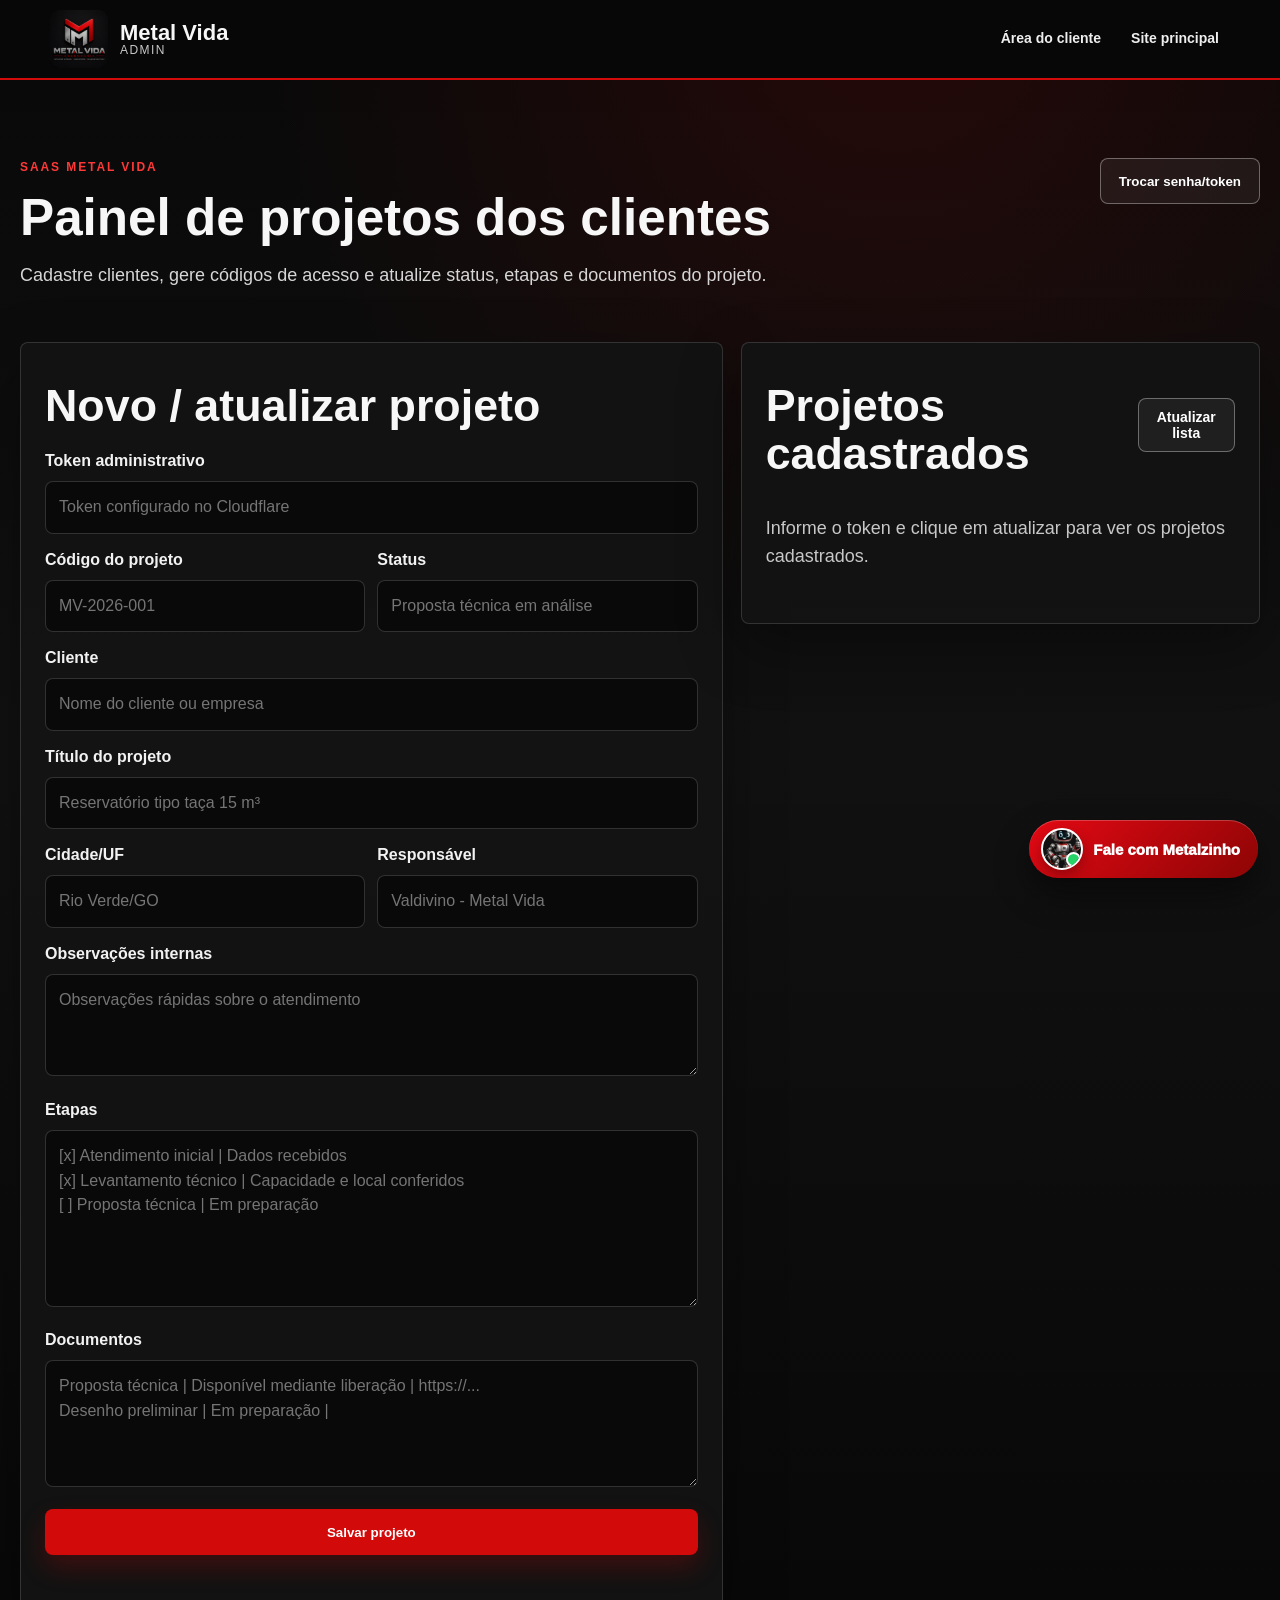
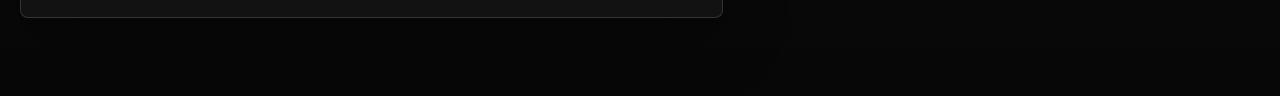
==== admin/index.html @ 07a153a6 "Adiciona SaaS de projetos com D1" ====
<!doctype html>
<html lang="pt-BR">
<head>
  <meta charset="utf-8" />
  <meta name="viewport" content="width=device-width, initial-scale=1" />
  <title>Admin | Portal Metal Vida</title>
  <meta name="robots" content="noindex, nofollow" />
  <meta name="theme-color" content="#080808" />
  <link rel="icon" href="../assets/favicon.svg" type="image/svg+xml" />
  <link rel="stylesheet" href="../assets/styles.css?v=20260714-saas-1" />
</head>
<body class="client-page admin-page">
  <header class="topbar">
    <a class="brand" href="../" aria-label="Metal Vida Engenharia">
      <img class="brand-logo" src="../assets/logo-metalvida.png" alt="Metal Vida Engenharia" />
      <span class="brand-text"><strong>Metal Vida</strong><small>Admin</small></span>
    </a>
    <nav class="nav" aria-label="Menu administrativo">
      <a href="../clientes/">Área do cliente</a>
      <a href="../">Site principal</a>
    </nav>
  </header>

  <main>
    <section class="section admin-shell">
      <div class="admin-head">
        <div>
          <p class="eyebrow">SaaS Metal Vida</p>
          <h1>Painel de projetos dos clientes</h1>
          <p class="section-intro">Cadastre clientes, gere códigos de acesso e atualize status, etapas e documentos do projeto.</p>
        </div>
        <button class="btn ghost" id="clearAdminToken" type="button">Trocar senha/token</button>
      </div>

      <div class="admin-grid">
        <form class="admin-form client-login-card" id="adminProjectForm">
          <h2>Novo / atualizar projeto</h2>
          <label>Token administrativo
            <input name="admin_token" id="adminToken" type="password" autocomplete="current-password" placeholder="Token configurado no Cloudflare" required />
          </label>
          <div class="admin-two">
            <label>Código do projeto
              <input name="access_code" required placeholder="MV-2026-001" />
            </label>
            <label>Status
              <input name="status" placeholder="Proposta técnica em análise" />
            </label>
          </div>
          <label>Cliente
            <input name="client_name" required placeholder="Nome do cliente ou empresa" />
          </label>
          <label>Título do projeto
            <input name="project_title" required placeholder="Reservatório tipo taça 15 m³" />
          </label>
          <div class="admin-two">
            <label>Cidade/UF
              <input name="city" placeholder="Rio Verde/GO" />
            </label>
            <label>Responsável
              <input name="owner" placeholder="Valdivino - Metal Vida" />
            </label>
          </div>
          <label>Observações internas
            <textarea name="notes" rows="3" placeholder="Observações rápidas sobre o atendimento"></textarea>
          </label>
          <label>Etapas
            <textarea name="steps_text" rows="6" placeholder="[x] Atendimento inicial | Dados recebidos&#10;[x] Levantamento técnico | Capacidade e local conferidos&#10;[ ] Proposta técnica | Em preparação"></textarea>
          </label>
          <label>Documentos
            <textarea name="documents_text" rows="4" placeholder="Proposta técnica | Disponível mediante liberação | https://...&#10;Desenho preliminar | Em preparação |"></textarea>
          </label>
          <button class="btn primary full" type="submit">Salvar projeto</button>
          <p class="admin-message" id="adminMessage"></p>
        </form>

        <section class="client-login-card admin-list">
          <div class="admin-list-head">
            <h2>Projetos cadastrados</h2>
            <button class="btn ghost small" id="loadProjects" type="button">Atualizar lista</button>
          </div>
          <div id="projectsList" class="projects-list">
            <p class="section-intro">Informe o token e clique em atualizar para ver os projetos cadastrados.</p>
          </div>
        </section>
      </div>
    </section>
  </main>

  <script src="../assets/script.js?v=20260714-saas-1"></script>
</body>
</html>
---- assets/styles.css ----
﻿:root {
  --black: #070707;
  --surface: #111111;
  --panel: #171717;
  --panel-strong: #202020;
  --red: #d20a0a;
  --red-dark: #9d0606;
  --steel: #9aa3ad;
  --gold: #c79a42;
  --text: #f7f7f7;
  --muted: #c8c8c8;
  --soft: #e8e8e8;
  --line: rgba(255, 255, 255, .14);
  --max: 1180px;
}

* {
  box-sizing: border-box;
}

html {
  scroll-behavior: smooth;
}

body {
  margin: 0;
  font-family: Arial, Helvetica, sans-serif;
  background: var(--black);
  color: var(--text);
  line-height: 1.55;
}

a {
  color: inherit;
}

.topbar {
  position: sticky;
  top: 0;
  z-index: 20;
  min-height: 76px;
  padding: 10px max(18px, calc((100vw - var(--max)) / 2));
  background: rgba(8, 8, 8, .96);
  border-bottom: 2px solid var(--red);
  display: flex;
  align-items: center;
  justify-content: space-between;
  gap: 22px;
}

.brand {
  min-width: 245px;
  display: flex;
  align-items: center;
  gap: 12px;
  text-decoration: none;
}

.brand-logo {
  width: 58px;
  height: 58px;
  object-fit: contain;
  background: #000;
  border-radius: 8px;
}

.brand-text {
  display: flex;
  flex-direction: column;
  line-height: 1.05;
}

.brand-text strong {
  font-size: 22px;
}

.brand-text small {
  color: var(--muted);
  font-size: 12px;
  text-transform: uppercase;
  letter-spacing: .12em;
}

.nav {
  display: flex;
  align-items: center;
  justify-content: flex-end;
  flex-wrap: wrap;
  gap: 8px;
}

.nav a {
  text-decoration: none;
  color: #eeeeee;
  font-weight: 800;
  font-size: 14px;
  padding: 10px 11px;
  border-radius: 8px;
  white-space: nowrap;
}

.nav a:hover,
.nav-store,
.nav-mail {
  background: rgba(210, 10, 10, .18);
  color: #ffffff;
}

.nav-mail {
  border: 1px solid rgba(255, 255, 255, .2);
}

.menu-btn {
  display: none;
  background: transparent;
  border: 1px solid var(--line);
  color: #ffffff;
  border-radius: 8px;
  padding: 8px 11px;
  font-size: 22px;
}

.hero {
  position: relative;
  min-height: 640px;
  display: grid;
  grid-template-columns: minmax(0, 1fr) 410px;
  gap: 42px;
  align-items: center;
  padding: 72px max(20px, calc((100vw - var(--max)) / 2)) 54px;
  overflow: hidden;
}

.hero-bg {
  position: absolute;
  inset: 0;
  z-index: -1;
  background:
    radial-gradient(circle at 74% 20%, rgba(210, 10, 10, .18), transparent 34%),
    linear-gradient(90deg, rgba(0, 0, 0, .93), rgba(0, 0, 0, .78) 48%, rgba(0, 0, 0, .52)),
    url("catalogo/reservatorios-hero.webp") center / cover no-repeat;
}

.hero-content {
  max-width: 740px;
}

.eyebrow {
  color: #ff3838;
  text-transform: uppercase;
  font-weight: 900;
  font-size: 12px;
  letter-spacing: .16em;
  margin: 0 0 14px;
}

.hero h1 {
  font-size: clamp(38px, 4.5vw, 62px);
  line-height: 1.04;
  margin: 0 0 20px;
  letter-spacing: 0;
}

.lead {
  font-size: 20px;
  color: var(--soft);
  max-width: 680px;
  margin: 0 0 28px;
}

.actions {
  display: flex;
  gap: 12px;
  flex-wrap: wrap;
}

.actions.center {
  justify-content: center;
}

.hero-proof {
  display: flex;
  flex-wrap: wrap;
  gap: 10px;
  margin-top: 24px;
}

.hero-proof span {
  border: 1px solid rgba(255, 255, 255, .18);
  background: rgba(255, 255, 255, .07);
  border-radius: 8px;
  padding: 9px 12px;
  color: #f1f1f1;
  font-weight: 800;
}

.btn {
  display: inline-flex;
  align-items: center;
  justify-content: center;
  min-height: 46px;
  gap: 8px;
  border-radius: 8px;
  padding: 13px 18px;
  text-decoration: none;
  font-weight: 900;
  border: 1px solid transparent;
  cursor: pointer;
}

.btn.primary {
  background: var(--red);
  color: #ffffff;
  box-shadow: 0 12px 26px rgba(210, 10, 10, .24);
}

.btn.primary:hover {
  background: var(--red-dark);
}

.btn.secondary {
  background: #ffffff;
  color: #111111;
}

.btn.ghost {
  border-color: rgba(255, 255, 255, .34);
  color: #ffffff;
  background: rgba(255, 255, 255, .06);
}

.btn.small {
  min-height: 42px;
  padding: 10px 12px;
  font-size: 14px;
}

.btn.full {
  width: 100%;
}

.hero-card,
.cards article,
.product-card,
.contact-card,
.form {
  background: var(--panel);
  border: 1px solid var(--line);
  border-radius: 8px;
}

.hero-card {
  padding: 24px;
  box-shadow: 0 22px 54px rgba(0, 0, 0, .38);
}

.hero-card img {
  width: 150px;
  height: 150px;
  object-fit: contain;
  display: block;
  margin: 0 0 16px;
  background: radial-gradient(circle at center, rgba(255, 255, 255, .08), rgba(0, 0, 0, .16));
  border-radius: 8px;
}

.hero-card span,
.tag {
  display: inline-block;
  background: rgba(210, 10, 10, .16);
  color: #ff4a4a;
  border: 1px solid rgba(210, 10, 10, .42);
  border-radius: 8px;
  padding: 6px 9px;
  font-weight: 900;
  font-size: 12px;
  text-transform: uppercase;
}

.hero-card h2 {
  font-size: 30px;
  line-height: 1.1;
  margin: 14px 0 18px;
  letter-spacing: 0;
}

.mini-shop {
  display: grid;
  gap: 10px;
  margin: 0 0 18px;
}

.mini-shop a {
  display: flex;
  justify-content: space-between;
  gap: 14px;
  padding: 12px;
  border: 1px solid var(--line);
  border-radius: 8px;
  background: #0c0c0c;
  text-decoration: none;
}

.mini-shop strong {
  font-size: 15px;
}

.mini-shop small {
  color: var(--muted);
  text-align: right;
}

.trust-bar {
  max-width: var(--max);
  margin: 0 auto;
  background: #f3f3f3;
  color: #111111;
  display: grid;
  grid-template-columns: repeat(4, 1fr);
  overflow: hidden;
}

.trust-bar article {
  padding: 24px;
  border-right: 1px solid #d8d8d8;
}

.trust-bar article:last-child {
  border-right: 0;
}

.trust-bar strong {
  display: block;
  color: var(--red);
  font-size: 28px;
}

.trust-bar span {
  font-weight: 900;
}

.section {
  max-width: var(--max);
  margin: auto;
  padding: 78px 20px;
}

.section h2 {
  font-size: clamp(30px, 3.5vw, 48px);
  line-height: 1.08;
  margin: 0 0 18px;
  letter-spacing: 0;
}

.section-intro {
  color: #d6d6d6;
  max-width: 820px;
  font-size: 18px;
  margin-bottom: 28px;
}

.two-col {
  display: grid;
  grid-template-columns: .9fr 1.1fr;
  gap: 48px;
}

.two-col p {
  color: #dddddd;
  font-size: 18px;
}

.seal-row {
  display: flex;
  gap: 10px;
  flex-wrap: wrap;
  margin-top: 22px;
}

.seal-row span {
  border: 1px solid var(--line);
  background: #151515;
  border-radius: 8px;
  padding: 9px 12px;
  color: #eeeeee;
  font-weight: 800;
}

.dark {
  max-width: none;
  background: #101010;
  padding-left: max(20px, calc((100vw - var(--max)) / 2));
  padding-right: max(20px, calc((100vw - var(--max)) / 2));
}

.grid,
.shop-grid,
.portfolio,
.contact-grid {
  display: grid;
  gap: 16px;
}

.grid {
  grid-template-columns: repeat(3, 1fr);
}

.shop-grid {
  grid-template-columns: repeat(4, 1fr);
}

.portfolio,
.contact-grid {
  grid-template-columns: repeat(3, 1fr);
}

.cards article,
.product-card,
.contact-card {
  padding: 22px;
}

.cards h3,
.product-card h3,
.portfolio-card h3 {
  margin: 0 0 10px;
  font-size: 22px;
  letter-spacing: 0;
}

.cards p,
.product-card p,
.portfolio-card p {
  color: #cfcfcf;
  margin: 0;
}

.shop {
  background: #0d0d0d;
}

.feature-grid,
.service-grid,
.segment-grid,
.process {
  display: grid;
  gap: 16px;
}

.feature-grid {
  grid-template-columns: repeat(3, 1fr);
  margin-top: 28px;
}

.feature-grid article,
.service-card,
.process li,
.form-note {
  border: 1px solid var(--line);
  background:
    linear-gradient(180deg, rgba(255, 255, 255, .055), rgba(255, 255, 255, .018)),
    var(--panel);
  border-radius: 8px;
}

.feature-grid article {
  padding: 24px;
  min-height: 170px;
}

.feature-grid strong {
  display: block;
  color: #ffffff;
  font-size: 20px;
  line-height: 1.18;
  margin-bottom: 10px;
}

.feature-grid p {
  color: #d7d7d7;
  margin: 0;
}

.service-grid {
  grid-template-columns: repeat(3, 1fr);
  align-items: stretch;
}

.service-card {
  position: relative;
  display: flex;
  flex-direction: column;
  min-height: 520px;
  padding: 24px;
  overflow: hidden;
}

.service-card::before {
  content: "";
  position: absolute;
  inset: 0 0 auto;
  height: 3px;
  background: linear-gradient(90deg, var(--red), var(--gold));
}

.service-card.wide {
  grid-column: span 3;
  min-height: 230px;
}

.product-media {
  height: 245px;
  margin: -24px -24px 22px;
  background-color: #202020;
  background-position: center;
  background-size: cover;
  border-bottom: 1px solid rgba(255, 255, 255, .14);
}

.media-taca {
  background-image: linear-gradient(180deg, rgba(0, 0, 0, .05), rgba(0, 0, 0, .35)), url("catalogo/reservatorio-taca.webp");
}

.media-tubular {
  background-image: linear-gradient(180deg, rgba(0, 0, 0, .05), rgba(0, 0, 0, .35)), url("catalogo/reservatorio-tubular.webp");
}

.media-combustivel {
  background-image: linear-gradient(180deg, rgba(0, 0, 0, .05), rgba(0, 0, 0, .35)), url("catalogo/tanque-combustivel.webp");
}

.service-number {
  width: 42px;
  height: 42px;
  display: grid;
  place-items: center;
  border-radius: 8px;
  background: rgba(210, 10, 10, .18);
  color: #ffffff;
  border: 1px solid rgba(210, 10, 10, .45);
  font-weight: 1000;
  margin-bottom: 18px;
}

.service-card h3 {
  margin: 0 0 10px;
  font-size: 24px;
}

.service-card p {
  color: #dddddd;
  margin: 0 0 14px;
}

.service-card small {
  display: block;
  color: #bfc5cc;
  line-height: 1.45;
  margin-bottom: 18px;
}

.service-card .btn {
  margin-top: auto;
}

.split-band {
  display: grid;
  grid-template-columns: .9fr 1.1fr;
  gap: 42px;
  align-items: center;
  border-top: 1px solid var(--line);
  border-bottom: 1px solid var(--line);
}

.segment-grid {
  grid-template-columns: repeat(2, 1fr);
}

.segment-grid span {
  padding: 18px;
  border: 1px solid rgba(255, 255, 255, .15);
  border-radius: 8px;
  background: #121212;
  color: #f2f2f2;
  font-weight: 900;
}

.process {
  grid-template-columns: repeat(6, 1fr);
  padding: 0;
  margin: 28px 0 0;
  list-style: none;
  counter-reset: process;
}

.process li {
  position: relative;
  padding: 22px;
  min-height: 205px;
}

.process li::before {
  counter-increment: process;
  content: "0" counter(process);
  display: block;
  color: var(--gold);
  font-size: 28px;
  font-weight: 1000;
  margin-bottom: 24px;
}

.process strong {
  display: block;
  margin-bottom: 8px;
  color: #ffffff;
}

.process span {
  color: #d4d4d4;
}

.product-card {
  display: flex;
  flex-direction: column;
  min-height: 250px;
}

.product-card p {
  margin-bottom: 18px;
}

.product-card .btn {
  margin-top: auto;
}

.portfolio-card {
  position: relative;
  min-height: 350px;
  border-radius: 8px;
  overflow: hidden;
  border: 1px solid rgba(255, 255, 255, .18);
  background-color: #171717;
  background-position: center;
  background-size: cover;
  background-repeat: no-repeat;
  display: flex;
  align-items: flex-end;
  box-shadow: 0 16px 34px rgba(0, 0, 0, .28);
  isolation: isolate;
}

.portfolio-card::before {
  content: "";
  position: absolute;
  inset: 0;
  z-index: -1;
  background:
    linear-gradient(180deg, rgba(0, 0, 0, .08) 0%, rgba(0, 0, 0, .35) 48%, rgba(0, 0, 0, .88) 100%),
    linear-gradient(90deg, rgba(0, 0, 0, .26), rgba(0, 0, 0, .05));
}

.portfolio-card::after {
  content: "";
  position: absolute;
  inset: 0;
  z-index: -2;
  background: inherit;
  transition: transform .35s ease;
}

.portfolio-card:hover::after {
  transform: scale(1.04);
}

.portfolio-copy {
  padding: 28px;
  width: 100%;
}

.portfolio-card h3 {
  color: #ffffff;
  font-size: 25px;
  line-height: 1.12;
  text-shadow: 0 2px 18px rgba(0, 0, 0, .65);
}

.portfolio-card h3::after {
  content: "";
  display: block;
  width: 48px;
  height: 3px;
  margin: 12px 0 14px;
  background: var(--red);
}

.portfolio-card p {
  color: #f4f4f4;
  font-size: 17px;
  line-height: 1.45;
  text-shadow: 0 2px 14px rgba(0, 0, 0, .72);
}

.p1 { background-image: url("catalogo/reservatorio-taca.webp"); }
.p2 { background-image: url("catalogo/reservatorio-tubular.webp"); }
.p3 { background-image: url("catalogo/tanque-combustivel.webp"); }

.portfolio-cta {
  text-align: center;
  margin-top: 28px;
}

.cta {
  max-width: none;
  text-align: center;
  background: #180202;
  padding: 70px 20px;
}

.cta h2 {
  max-width: 850px;
  margin: 0 auto 12px;
}

.cta p {
  font-size: 20px;
  color: #ffffff;
}

.form-wrap {
  align-items: start;
}

.form-note {
  display: grid;
  gap: 6px;
  padding: 18px;
  margin-top: 24px;
}

.form-note strong {
  color: #ffffff;
}

.form-note span {
  color: #d7d7d7;
}

.form {
  padding: 22px;
  display: grid;
  gap: 14px;
}

.form label {
  font-weight: 900;
  color: #eeeeee;
}

.form input,
.form select,
.form textarea {
  width: 100%;
  margin-top: 7px;
  background: #070707;
  border: 1px solid rgba(255, 255, 255, .2);
  border-radius: 8px;
  padding: 13px;
  color: #ffffff;
  font-size: 15px;
}

.contact-card {
  display: block;
  text-decoration: none;
}

.contact-card.highlight {
  background:
    linear-gradient(145deg, rgba(210, 10, 10, .18), rgba(199, 154, 66, .08)),
    var(--panel);
  border-color: rgba(210, 10, 10, .38);
}

.contact-card strong {
  display: block;
  color: #ffffff;
  font-size: 19px;
  margin-bottom: 7px;
}

.contact-card span {
  display: block;
  color: #dddddd;
}

.contact-card small {
  display: block;
  color: #ff4a4a;
  margin-top: 8px;
  font-weight: 900;
}

.email-access {
  border-top: 1px solid var(--line);
}

.email-box {
  display: grid;
  gap: 0;
  background: var(--panel);
  border: 1px solid var(--line);
  border-radius: 8px;
  overflow: hidden;
}

.email-route {
  display: flex;
  justify-content: space-between;
  align-items: center;
  gap: 22px;
  padding: 22px;
  border-bottom: 1px solid var(--line);
}

.email-route:last-child {
  border-bottom: 0;
}

.email-route strong {
  display: block;
  font-size: 22px;
  margin-bottom: 6px;
}

.email-route span,
.security-note {
  color: var(--muted);
}

.email-actions {
  display: flex;
  gap: 10px;
  flex-wrap: wrap;
}

.security-note {
  margin: 14px 0 0;
  font-size: 14px;
}

.client-access {
  display: grid;
  grid-template-columns: minmax(0, 1.05fr) minmax(320px, .75fr);
  gap: 34px;
  align-items: center;
  background:
    linear-gradient(135deg, rgba(210, 10, 10, .12), transparent 38%),
    #101010;
}

.client-access-copy {
  max-width: 720px;
}

.client-access-panel {
  display: grid;
  gap: 12px;
  background: linear-gradient(180deg, #191919, #0c0c0c);
  border: 1px solid var(--line);
  border-radius: 8px;
  padding: 20px;
}

.client-access-panel span {
  border: 1px solid rgba(255, 255, 255, .12);
  border-left: 4px solid var(--red);
  border-radius: 8px;
  padding: 14px 16px;
  color: #f4f4f4;
  font-weight: 900;
  background: rgba(255, 255, 255, .04);
}

.client-page {
  background:
    radial-gradient(circle at 70% 0%, rgba(210, 10, 10, .14), transparent 34%),
    linear-gradient(180deg, #080808, #111111 44%, #070707);
}

.client-hero {
  min-height: 600px;
  display: grid;
  grid-template-columns: minmax(0, 1fr) 430px;
  gap: 42px;
  align-items: center;
  padding: 76px max(20px, calc((100vw - var(--max)) / 2));
  background:
    linear-gradient(90deg, rgba(0, 0, 0, .92), rgba(0, 0, 0, .72)),
    url("catalogo/reservatorios-hero.webp") center / cover no-repeat;
}

.client-hero h1 {
  font-size: clamp(40px, 5vw, 72px);
  line-height: 1.02;
  margin: 0 0 20px;
}

.client-login-card,
.client-card,
.client-status-grid article {
  border: 1px solid var(--line);
  border-radius: 8px;
  background: rgba(20, 20, 20, .94);
  box-shadow: 0 22px 60px rgba(0, 0, 0, .35);
}

.client-login-card {
  padding: 24px;
}

.client-login-card img {
  width: 86px;
  height: 86px;
  object-fit: cover;
  border-radius: 50%;
  border: 2px solid rgba(255, 255, 255, .18);
  background: #080808;
}

.client-login-card h2 {
  margin: 14px 0 6px;
}

.client-login-card p,
.client-login-card small {
  color: var(--muted);
}

.client-login-form {
  display: grid;
  gap: 14px;
  margin: 18px 0 12px;
}

.client-login-form label {
  color: #f2f2f2;
  font-weight: 900;
}

.client-login-form input {
  width: 100%;
  margin-top: 7px;
  min-height: 48px;
  border-radius: 8px;
  border: 1px solid rgba(255, 255, 255, .16);
  background: #090909;
  color: #ffffff;
  padding: 0 13px;
  font-size: 16px;
}

.client-help {
  margin-bottom: 10px;
}

.client-dashboard-head {
  display: flex;
  justify-content: space-between;
  gap: 22px;
  align-items: flex-end;
  margin-bottom: 24px;
}

.client-status-grid {
  display: grid;
  grid-template-columns: repeat(3, 1fr);
  gap: 14px;
  margin-bottom: 16px;
}

.client-status-grid article {
  padding: 18px;
}

.client-status-grid strong {
  display: block;
  color: #ff4a4a;
  text-transform: uppercase;
  letter-spacing: .12em;
  font-size: 12px;
  margin-bottom: 5px;
}

.client-status-grid span {
  font-weight: 900;
  font-size: 18px;
}

.client-columns {
  display: grid;
  grid-template-columns: 1fr 1fr;
  gap: 16px;
}

.client-card {
  padding: 22px;
}

.client-card h3 {
  margin-top: 0;
}

.client-steps {
  display: grid;
  gap: 10px;
  padding: 0;
  margin: 0;
  list-style: none;
}

.client-steps li {
  display: grid;
  grid-template-columns: 26px 1fr;
  gap: 10px;
  align-items: start;
  color: #d8d8d8;
}

.client-steps li::before {
  content: "";
  width: 13px;
  height: 13px;
  margin-top: 6px;
  border-radius: 50%;
  background: #404040;
  border: 2px solid #777777;
}

.client-steps li.done::before {
  background: var(--red);
  border-color: #ff5555;
  box-shadow: 0 0 0 4px rgba(210, 10, 10, .16);
}

.client-steps strong {
  display: block;
  color: #ffffff;
}

.client-docs {
  display: grid;
  gap: 10px;
}

.client-doc {
  display: flex;
  justify-content: space-between;
  gap: 12px;
  align-items: center;
  border: 1px solid rgba(255, 255, 255, .12);
  border-radius: 8px;
  padding: 13px;
  background: rgba(255, 255, 255, .04);
}

.client-doc span {
  color: #d5d5d5;
}

.client-empty {
  text-align: center;
}

.admin-shell {
  max-width: 1280px;
}

.admin-head {
  display: flex;
  justify-content: space-between;
  gap: 22px;
  align-items: flex-start;
  margin-bottom: 24px;
}

.admin-head h1 {
  margin: 0 0 10px;
  font-size: clamp(34px, 4vw, 56px);
  line-height: 1.04;
}

.admin-grid {
  display: grid;
  grid-template-columns: minmax(0, 1.15fr) minmax(320px, .85fr);
  gap: 18px;
  align-items: start;
}

.admin-form {
  display: grid;
  gap: 14px;
}

.admin-form label {
  color: #f2f2f2;
  font-weight: 900;
}

.admin-form input,
.admin-form textarea {
  width: 100%;
  margin-top: 7px;
  border-radius: 8px;
  border: 1px solid rgba(255, 255, 255, .16);
  background: #090909;
  color: #ffffff;
  padding: 13px;
  font: inherit;
  font-weight: 500;
}

.admin-two {
  display: grid;
  grid-template-columns: 1fr 1fr;
  gap: 12px;
}

.admin-message {
  min-height: 24px;
  margin: 0;
  color: var(--muted);
  font-weight: 800;
}

.admin-message.ok {
  color: #4ade80;
}

.admin-message.error {
  color: #ff6b6b;
}

.admin-list-head {
  display: flex;
  align-items: center;
  justify-content: space-between;
  gap: 14px;
  margin-bottom: 14px;
}

.projects-list {
  display: grid;
  gap: 10px;
}

.project-row {
  display: grid;
  gap: 6px;
  border: 1px solid rgba(255, 255, 255, .12);
  border-radius: 8px;
  padding: 14px;
  background: rgba(255, 255, 255, .04);
}

.project-row strong {
  color: #ffffff;
}

.project-row span {
  color: var(--muted);
}

.project-row code {
  color: #ffffff;
  background: rgba(210, 10, 10, .24);
  border: 1px solid rgba(210, 10, 10, .35);
  border-radius: 6px;
  padding: 3px 7px;
}

footer {
  border-top: 1px solid var(--line);
  padding: 28px max(20px, calc((100vw - var(--max)) / 2));
  display: flex;
  justify-content: space-between;
  gap: 20px;
  color: #bbbbbb;
  background: #050505;
}

footer div {
  display: flex;
  flex-direction: column;
}

#lobao-chat-root {
  position: fixed;
  right: 22px;
  bottom: 22px;
  z-index: 60;
  font-family: Arial, Helvetica, sans-serif;
}

.lobao-launcher {
  position: relative;
  min-width: 190px;
  height: 58px;
  display: flex;
  align-items: center;
  justify-content: center;
  gap: 10px;
  border: 0;
  border-radius: 999px;
  background: linear-gradient(135deg, #e50914, #8d0505);
  color: #ffffff;
  cursor: pointer;
  box-shadow:
    0 16px 34px rgba(0, 0, 0, .42),
    inset 0 1px 0 rgba(255, 255, 255, .22);
  transition: transform .18s ease, box-shadow .18s ease, background .18s ease;
  padding: 0 18px 0 12px;
}

.lobao-launcher:hover,
.lobao-launcher:focus-visible {
  transform: translateY(-2px);
  background: linear-gradient(135deg, #ff2630, #a60606);
  box-shadow: 0 20px 40px rgba(0, 0, 0, .46);
  outline: 3px solid rgba(229, 9, 20, .28);
  outline-offset: 4px;
}

.lobao-launcher-icon {
  position: relative;
  width: 42px;
  height: 42px;
  display: block;
  flex: 0 0 auto;
  border-radius: 50%;
  border: 2px solid #ffffff;
  background: #111111 url("metalzinho-avatar.webp") center / cover no-repeat;
  box-shadow: 0 6px 14px rgba(0, 0, 0, .28);
  font-size: 0;
  overflow: hidden;
}

.lobao-launcher-icon::after {
  content: "";
  position: absolute;
  right: 0;
  bottom: 1px;
  width: 11px;
  height: 11px;
  border-radius: 50%;
  border: 2px solid #ffffff;
  background: #25d366;
}

.lobao-notice {
  display: block;
  white-space: nowrap;
  color: #ffffff;
  font-size: 15px;
  font-weight: 1000;
  line-height: 1;
}

.lobao-panel {
  position: absolute;
  right: 0;
  bottom: 70px;
  width: min(390px, calc(100vw - 32px));
  height: min(620px, calc(100vh - 124px));
  display: grid;
  grid-template-rows: auto 1fr auto auto auto;
  overflow: hidden;
  border-radius: 8px;
  background: #ffffff;
  color: #111111;
  box-shadow: 0 24px 60px rgba(0, 0, 0, .48);
  border: 1px solid rgba(255, 255, 255, .2);
  opacity: 0;
  pointer-events: none;
  transform: translateY(14px) scale(.96);
  transition: opacity .18s ease, transform .18s ease;
}

.lobao-panel.is-open {
  opacity: 1;
  pointer-events: auto;
  transform: translateY(0) scale(1);
}

.lobao-header {
  display: flex;
  align-items: center;
  gap: 12px;
  padding: 14px;
  background: linear-gradient(135deg, #070707, #2a2d31);
  color: #ffffff;
}

.lobao-avatar {
  width: 46px;
  height: 46px;
  display: grid;
  place-items: center;
  flex: 0 0 auto;
  border-radius: 50%;
  border: 2px solid rgba(255, 255, 255, .82);
  background: #111111 url("metalzinho-avatar.webp") center / cover no-repeat;
  font-size: 0;
  font-weight: 1000;
}

.lobao-header strong,
.lobao-header span {
  display: block;
}

.lobao-header strong {
  font-size: 15px;
}

.lobao-header span {
  margin-top: 4px;
  color: #d7d7d7;
  font-size: 12px;
}

.lobao-header i {
  display: inline-block;
  width: 8px;
  height: 8px;
  margin-right: 6px;
  border-radius: 50%;
  background: #25d366;
  box-shadow: 0 0 0 4px rgba(37, 211, 102, .18);
}

.lobao-close {
  margin-left: auto;
  width: 36px;
  height: 36px;
  border: 1px solid rgba(255, 255, 255, .18);
  border-radius: 8px;
  background: rgba(255, 255, 255, .08);
  color: #ffffff;
  cursor: pointer;
  font-weight: 900;
}

.lobao-messages {
  display: flex;
  flex-direction: column;
  gap: 10px;
  min-height: 0;
  overflow-y: auto;
  padding: 15px;
  background: #f3f4f6;
}

.lobao-bubble {
  max-width: 88%;
  padding: 11px 12px;
  border-radius: 8px;
  font-size: 14px;
  line-height: 1.42;
  white-space: pre-line;
}

.lobao-bubble.bot {
  align-self: flex-start;
  background: #ffffff;
  border: 1px solid #e1e1e1;
  color: #222222;
}

.lobao-bubble.user {
  align-self: flex-end;
  background: #111111;
  color: #ffffff;
}

.lobao-action {
  align-self: flex-start;
  margin-top: -2px;
  border-radius: 8px;
  background: #25d366;
  color: #062b14;
  padding: 10px 12px;
  text-decoration: none;
  font-size: 13px;
  font-weight: 1000;
}

.lobao-quick {
  display: grid;
  grid-template-columns: repeat(2, 1fr);
  gap: 8px;
  padding: 12px;
  border-top: 1px solid #e7e7e7;
  background: #ffffff;
}

.lobao-quick button {
  border: 1px solid #dadada;
  border-radius: 8px;
  background: #f8f8f8;
  color: #111111;
  padding: 9px;
  cursor: pointer;
  font-weight: 800;
  font-size: 12px;
}

.lobao-transfer {
  padding: 0 12px 12px;
  background: #ffffff;
}

.lobao-transfer button {
  width: 100%;
  min-height: 42px;
  border: 0;
  border-radius: 8px;
  background: #25d366;
  color: #062b14;
  cursor: pointer;
  font-weight: 1000;
}

.lobao-form {
  display: grid;
  grid-template-columns: 1fr auto;
  gap: 8px;
  padding: 12px;
  border-top: 1px solid #e7e7e7;
  background: #ffffff;
}

.lobao-form input {
  min-width: 0;
  border: 1px solid #d7d7d7;
  border-radius: 8px;
  padding: 12px;
  color: #111111;
  font-size: 14px;
}

.lobao-form button {
  border: 0;
  border-radius: 8px;
  background: var(--red);
  color: #ffffff;
  padding: 0 14px;
  cursor: pointer;
  font-weight: 1000;
}

@media (max-width: 1040px) {
  .hero {
    grid-template-columns: 1fr;
    min-height: auto;
  }

  .hero-card {
    max-width: 620px;
  }

  .shop-grid {
    grid-template-columns: repeat(2, 1fr);
  }

  .feature-grid,
  .service-grid {
    grid-template-columns: repeat(2, 1fr);
  }

  .service-card.wide {
    grid-column: span 2;
  }

  .process {
    grid-template-columns: repeat(3, 1fr);
  }
}

@media (max-width: 900px) {
  .topbar {
    padding: 10px 16px;
  }

  .brand {
    min-width: 0;
  }

  .menu-btn {
    display: block;
  }

  .nav {
    display: none;
    position: absolute;
    left: 16px;
    right: 16px;
    top: 78px;
    background: #080808;
    border: 1px solid var(--line);
    border-radius: 8px;
    padding: 12px;
    flex-direction: column;
    align-items: stretch;
  }

  .nav.open {
    display: flex;
  }

  .nav a {
    width: 100%;
  }

  .hero {
    padding-top: 48px;
  }

  .trust-bar,
  .grid,
  .shop-grid,
  .portfolio,
  .contact-grid,
  .two-col,
  .feature-grid,
  .service-grid,
  .split-band,
  .segment-grid,
  .process,
  .client-access,
  .client-hero,
  .client-status-grid,
  .client-columns,
  .admin-grid,
  .admin-two {
    grid-template-columns: 1fr;
  }

  .admin-head {
    align-items: stretch;
    flex-direction: column;
  }

  .client-dashboard-head {
    align-items: stretch;
    flex-direction: column;
  }

  .service-card.wide {
    grid-column: span 1;
  }

  .trust-bar article {
    border-right: 0;
    border-bottom: 1px solid #d8d8d8;
  }

  .section {
    padding: 58px 18px;
  }

  .brand-logo {
    width: 52px;
    height: 52px;
  }

  footer {
    flex-direction: column;
  }

  .email-route {
    align-items: stretch;
    flex-direction: column;
  }

  .email-actions .btn {
    width: 100%;
  }

  #lobao-chat-root {
    right: 14px;
    bottom: 14px;
  }

  .lobao-launcher {
    min-width: 174px;
    height: 54px;
    padding: 0 15px 0 11px;
  }

  .lobao-launcher-icon {
    width: 38px;
    height: 38px;
  }

  .lobao-notice {
    display: block;
    font-size: 14px;
  }

  .lobao-panel {
    bottom: 70px;
  }
}

@media (max-width: 520px) {
  .hero h1 {
    font-size: 34px;
  }

  .lead {
    font-size: 18px;
  }

  .actions .btn {
    width: 100%;
  }

  .mini-shop a {
    flex-direction: column;
  }

  .mini-shop small {
    text-align: left;
  }

  #lobao-chat-root {
    right: 10px;
    bottom: 10px;
  }

  .lobao-launcher {
    min-width: 154px;
    height: 48px;
    gap: 8px;
    padding: 0 12px 0 9px;
  }

  .lobao-launcher-icon {
    width: 34px;
    height: 34px;
  }

  .lobao-notice {
    font-size: 12px;
  }
}
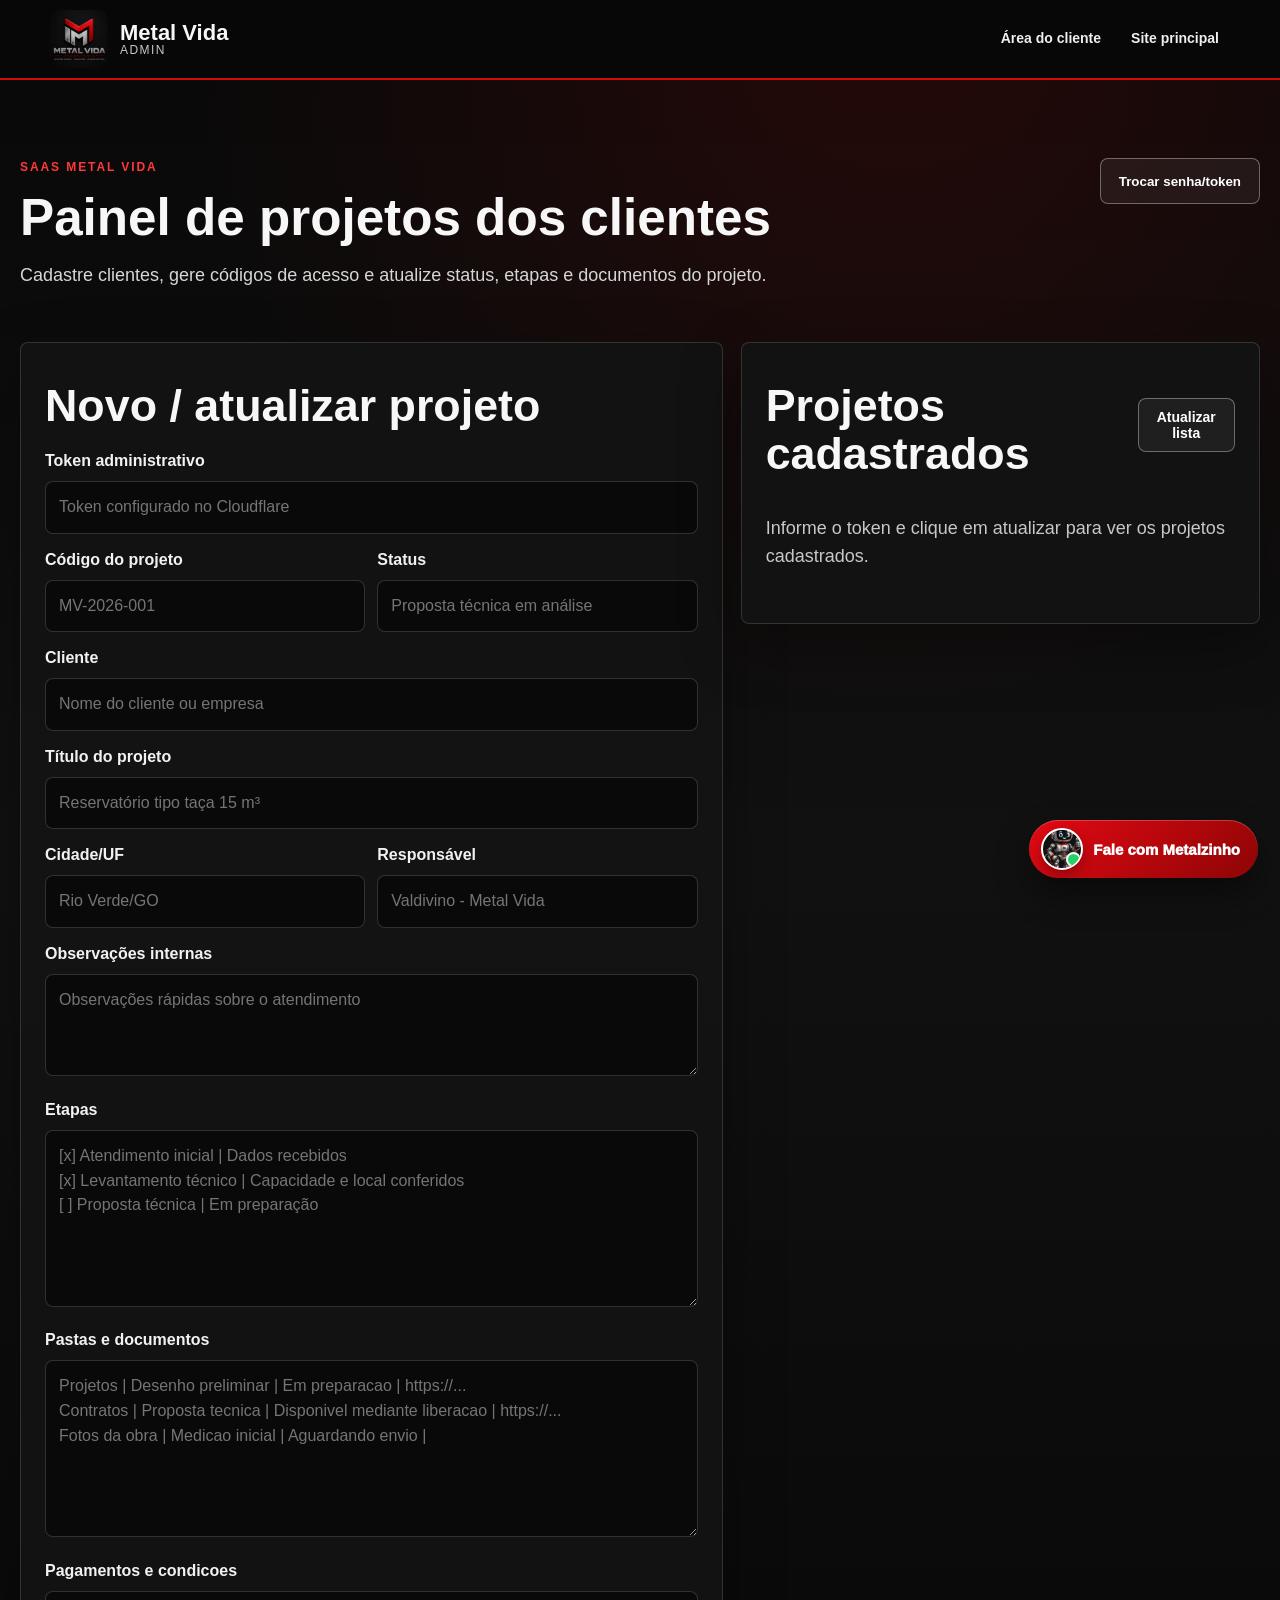
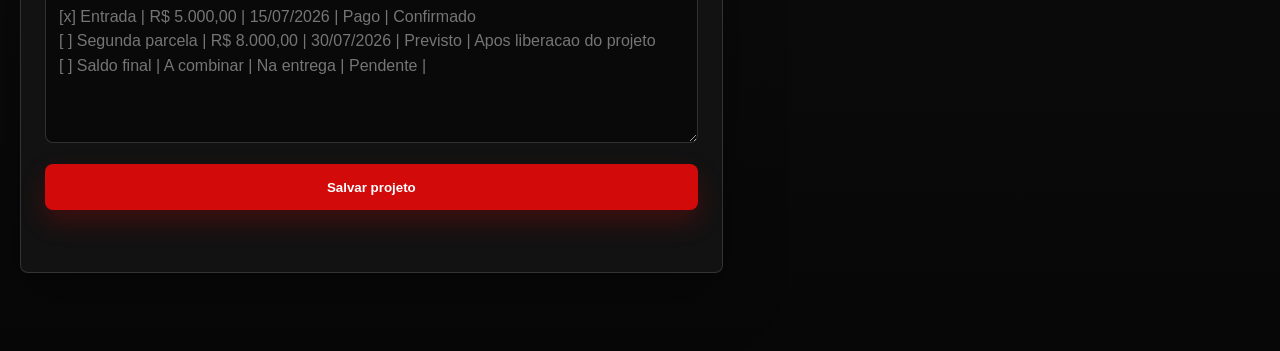
==== commit 67a2b652: "Adiciona documentos e pagamentos no portal" ====
--- a/admin/index.html
+++ b/admin/index.html
@@ -66,8 +66,11 @@
           <label>Etapas
             <textarea name="steps_text" rows="6" placeholder="[x] Atendimento inicial | Dados recebidos&#10;[x] Levantamento técnico | Capacidade e local conferidos&#10;[ ] Proposta técnica | Em preparação"></textarea>
           </label>
-          <label>Documentos
-            <textarea name="documents_text" rows="4" placeholder="Proposta técnica | Disponível mediante liberação | https://...&#10;Desenho preliminar | Em preparação |"></textarea>
+          <label>Pastas e documentos
+            <textarea name="documents_text" rows="6" placeholder="Projetos | Desenho preliminar | Em preparacao | https://...&#10;Contratos | Proposta tecnica | Disponivel mediante liberacao | https://...&#10;Fotos da obra | Medicao inicial | Aguardando envio |"></textarea>
+          </label>
+          <label>Pagamentos e condicoes
+            <textarea name="payments_text" rows="5" placeholder="[x] Entrada | R$ 5.000,00 | 15/07/2026 | Pago | Confirmado&#10;[ ] Segunda parcela | R$ 8.000,00 | 30/07/2026 | Previsto | Apos liberacao do projeto&#10;[ ] Saldo final | A combinar | Na entrega | Pendente |"></textarea>
           </label>
           <button class="btn primary full" type="submit">Salvar projeto</button>
           <p class="admin-message" id="adminMessage"></p>
--- a/assets/styles.css
+++ b/assets/styles.css
@@ -1052,6 +1052,21 @@
   gap: 10px;
 }
 
+.client-folder {
+  display: grid;
+  gap: 10px;
+  border: 1px solid rgba(255, 255, 255, .10);
+  border-radius: 8px;
+  padding: 13px;
+  background: rgba(255, 255, 255, .03);
+}
+
+.client-folder h4 {
+  margin: 0;
+  color: #ffffff;
+  font-size: 16px;
+}
+
 .client-doc {
   display: flex;
   justify-content: space-between;
@@ -1065,6 +1080,43 @@
 
 .client-doc span {
   color: #d5d5d5;
+}
+
+.client-payments-card {
+  margin-top: 18px;
+}
+
+.client-payments {
+  display: grid;
+  gap: 10px;
+}
+
+.client-payment {
+  display: grid;
+  grid-template-columns: minmax(0, 1fr) auto auto;
+  gap: 14px;
+  align-items: center;
+  border: 1px solid rgba(255, 255, 255, .12);
+  border-radius: 8px;
+  padding: 14px;
+  background: rgba(255, 255, 255, .04);
+}
+
+.client-payment div {
+  display: grid;
+  gap: 4px;
+}
+
+.client-payment span {
+  color: var(--muted);
+}
+
+.client-payment mark {
+  border-radius: 999px;
+  padding: 6px 10px;
+  background: rgba(210, 10, 10, .24);
+  color: #ffffff;
+  font-weight: 900;
 }
 
 .client-empty {
@@ -1555,6 +1607,11 @@
     flex-direction: column;
   }
 
+  .client-payment {
+    grid-template-columns: 1fr;
+    align-items: stretch;
+  }
+
   .service-card.wide {
     grid-column: span 1;
   }
